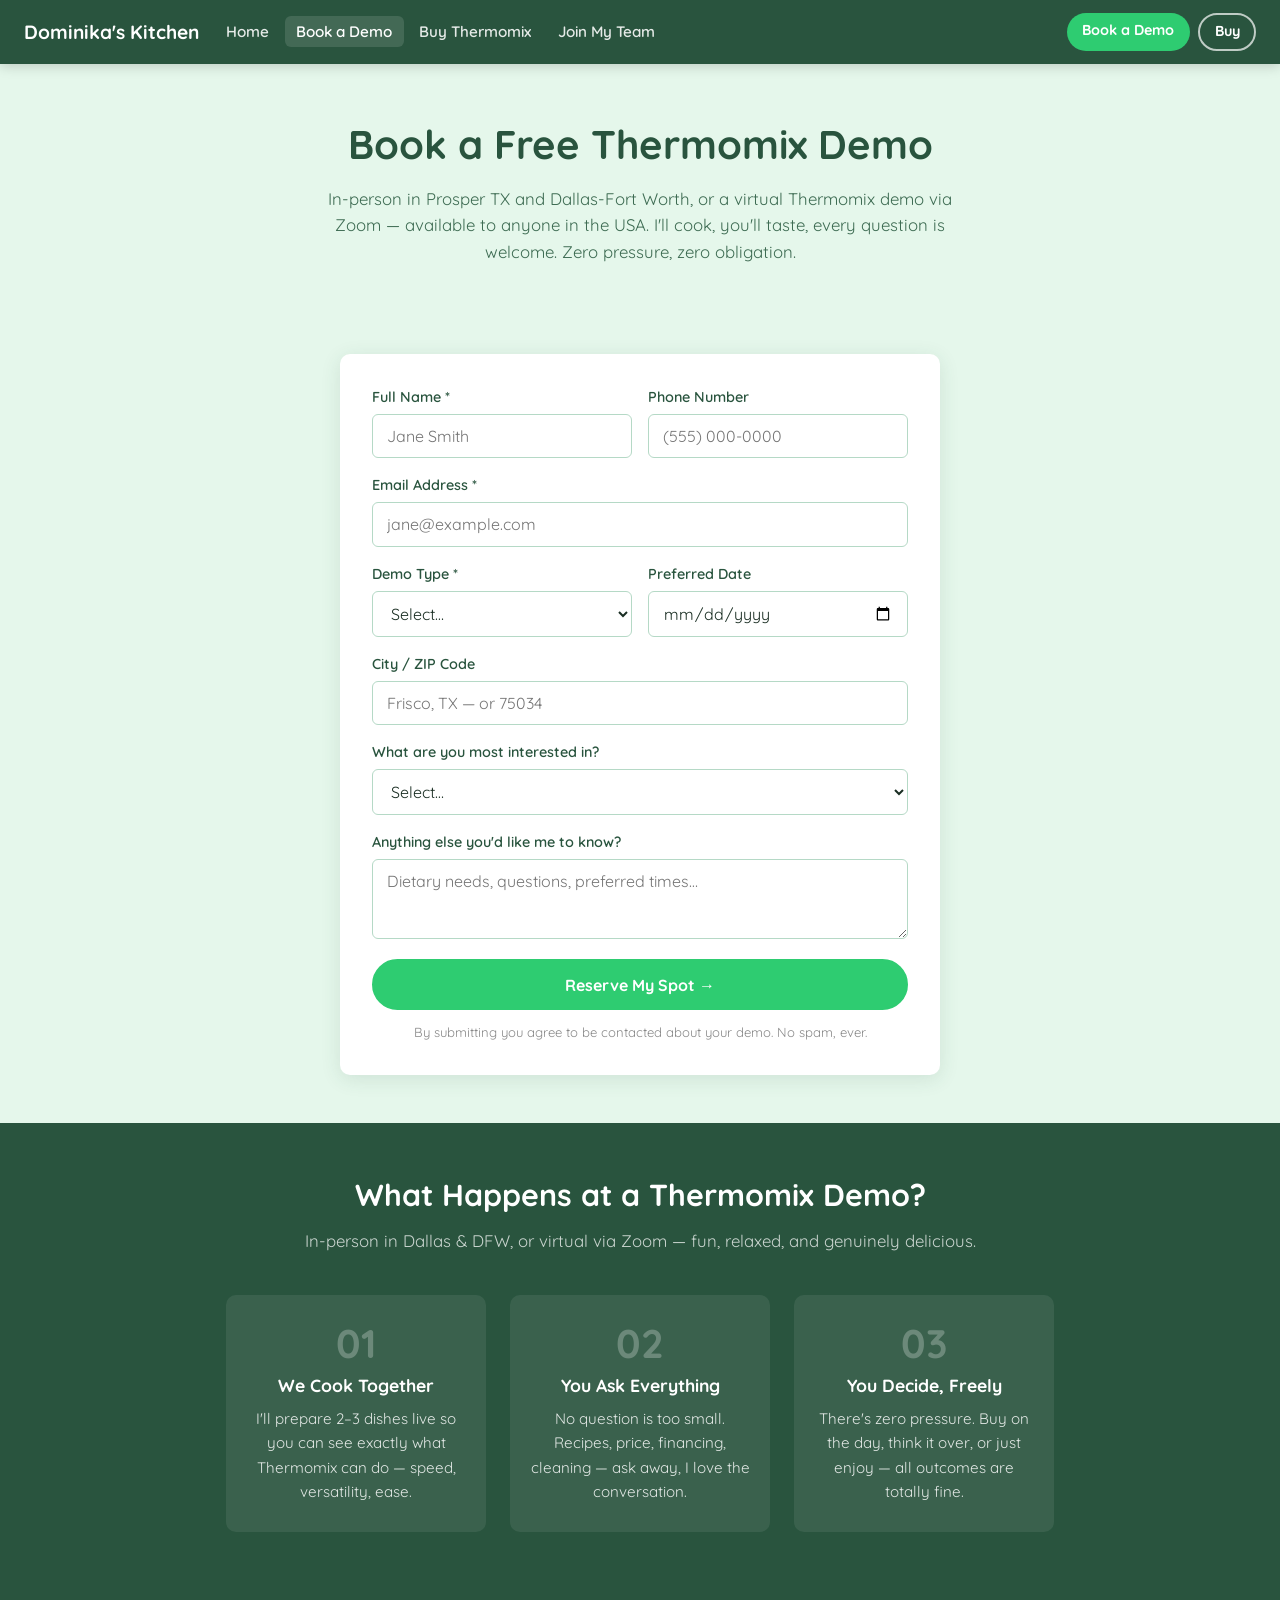
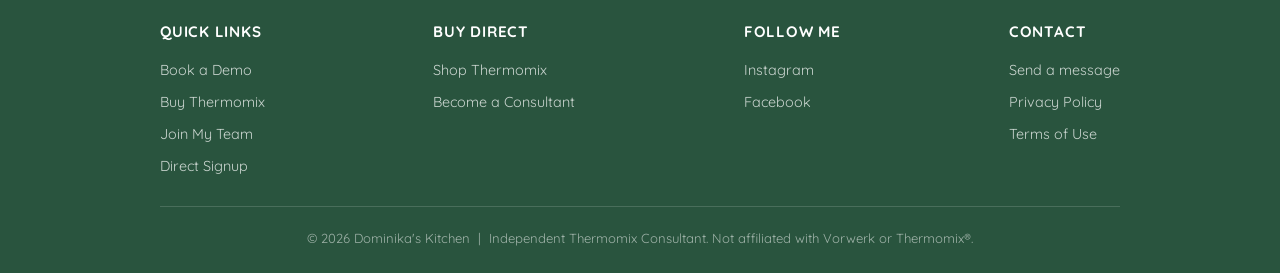
==== book-demo.html @ daf73ef2 "Connect forms to Web3Forms for email delivery Replace Formspree placeholder with Web3Forms on both b" ====
<!DOCTYPE html>
<html lang="en">
<head>
  <meta charset="UTF-8">
  <meta name="viewport" content="width=device-width, initial-scale=1">
  <title>Free Thermomix Demo | Virtual &amp; In-Person | Prosper TX, Dallas, DFW</title>
  <meta name="description" content="Book a free Thermomix demo — in-person in Prosper TX and Dallas-Fort Worth, or a virtual Thermomix demo via Zoom anywhere in the USA. No obligation. Healthy family cooking starts here.">
  <link rel="canonical" href="https://domculliton.github.io/book-demo.html">

  <!-- Open Graph -->
  <meta property="og:type" content="website">
  <meta property="og:url" content="https://domculliton.github.io/book-demo.html">
  <meta property="og:title" content="Book a Free Thermomix Demo | Prosper TX, DFW &amp; Zoom">
  <meta property="og:description" content="See the Thermomix TM7 in action — book a free in-person or Zoom demo with Dominika. Healthy cooking, family meals, no pressure.">
  <meta property="og:image" content="https://domculliton.github.io/img1.jpg">
  <meta property="og:site_name" content="Dominika's Kitchen">
  <meta property="og:locale" content="en_US">

  <!-- Twitter Card -->
  <meta name="twitter:card" content="summary_large_image">
  <meta name="twitter:title" content="Book a Free Thermomix Demo | DFW &amp; Zoom">
  <meta name="twitter:description" content="Free Thermomix TM7 cooking demo with Dominika — in Prosper TX, DFW, or via Zoom. No obligation.">
  <meta name="twitter:image" content="https://domculliton.github.io/img1.jpg">

  <!-- Structured Data -->
  <script type="application/ld+json">
  {
    "@context": "https://schema.org",
    "@type": "Service",
    "name": "Free Thermomix Cooking Demo",
    "description": "A free, no-obligation Thermomix TM7 cooking demonstration hosted by Dominika Culliton, Thermomix Team Leader in Prosper, TX. Available in-person in the Dallas-Fort Worth area or via Zoom nationwide.",
    "provider": {
      "@type": "Person",
      "name": "Dominika Culliton",
      "url": "https://domculliton.github.io/"
    },
    "areaServed": ["Prosper, TX", "Dallas, TX", "Dallas-Fort Worth", "Texas", "United States"],
    "url": "https://domculliton.github.io/book-demo.html",
    "offers": {
      "@type": "Offer",
      "price": "0",
      "priceCurrency": "USD",
      "description": "Free Thermomix cooking demonstration"
    }
  }
  </script>

  <link rel="preconnect" href="https://fonts.googleapis.com">
  <link rel="preconnect" href="https://fonts.gstatic.com" crossorigin>
  <link href="https://fonts.googleapis.com/css2?family=Quicksand:wght@400;500;600;700&display=swap" rel="stylesheet">
  <link rel="stylesheet" href="styles.css">
</head>
<body>

  <!-- ===== STICKY NAV ===== -->
  <nav class="site-nav">
    <a class="nav-logo" href="index.html">Dominika's Kitchen</a>

    <input type="checkbox" id="nav-toggle" class="nav-toggle">
    <label for="nav-toggle" class="nav-hamburger" aria-label="Toggle menu">&#9776;</label>

    <div class="nav-menu">
      <ul class="nav-links">
        <li><a href="index.html">Home</a></li>
        <li><a href="book-demo.html" class="active">Book a Demo</a></li>
        <li><a href="buy.html">Buy Thermomix</a></li>
        <li><a href="join-team.html">Join My Team</a></li>
      </ul>
      <div class="nav-cta">
        <a href="book-demo.html" class="btn-primary">Book a Demo</a>
        <a href="buy.html" class="btn-outline">Buy</a>
      </div>
    </div>
  </nav>

  <!-- ===== PAGE HERO ===== -->
  <div class="page-hero">
    <h1>Book a Free Thermomix Demo</h1>
    <p>In-person in Prosper TX and Dallas-Fort Worth, or a virtual Thermomix demo via Zoom — available to anyone in the USA. I'll cook, you'll taste, every question is welcome. Zero pressure, zero obligation.</p>
  </div>

  <!-- ===== BOOKING FORM ===== -->
  <section class="form-section">
    <div class="form-wrap">

      <!-- Thank-you state (hidden until submit) -->
      <div class="thank-you" id="thank-you">
        <div style="font-size:3rem;margin-bottom:0.5rem;">&#127859;</div>
        <h3>You're booked in!</h3>
        <p>Thanks for reaching out! I'll be in touch within 24 hours to confirm your demo details.</p>
        <p><strong>What to expect next:</strong> Check your inbox for a confirmation email. We'll nail down the exact time and, if it's in-person, the location.</p>
        <p style="margin-top:1.25rem;">In the meantime, follow along for recipes and tips:</p>
        <div style="display:flex;gap:1rem;justify-content:center;margin-top:0.75rem;flex-wrap:wrap;">
          <a href="https://www.instagram.com/dominikas_kitchen?igsh=MXEwbjd0YnpvM283cw%3D%3D&utm_source=qr" class="btn btn-green" target="_blank" rel="noopener">Instagram</a>
          <a href="https://www.facebook.com/share/1LTe2RwdQE/?mibextid=wwXIfr" class="btn btn-green-outline" target="_blank" rel="noopener">Facebook</a>
        </div>
      </div>

      <!-- Booking Form -->
      <form id="book-form"
            action="https://api.web3forms.com/submit"
            method="POST">
        <input type="hidden" name="access_key" value="f3735acd-8509-4ec0-9644-85bd108948ff">
        <input type="hidden" name="subject" value="New Thermomix Demo Booking">
        <input type="hidden" name="redirect" value="false">

        <div class="form-group">
          <div class="form-row">
            <div class="form-field">
              <label for="name">Full Name *</label>
              <input type="text" id="name" name="name" placeholder="Jane Smith" required>
            </div>
            <div class="form-field">
              <label for="phone">Phone Number</label>
              <input type="tel" id="phone" name="phone" placeholder="(555) 000-0000">
            </div>
          </div>

          <div class="form-field">
            <label for="email">Email Address *</label>
            <input type="email" id="email" name="email" placeholder="jane@example.com" required>
          </div>

          <div class="form-row">
            <div class="form-field">
              <label for="demo-type">Demo Type *</label>
              <select id="demo-type" name="demo_type" required>
                <option value="" disabled selected>Select…</option>
                <option value="zoom">Zoom (online)</option>
                <option value="inperson">In-Person (DFW area)</option>
                <option value="unsure">Not sure yet</option>
              </select>
            </div>
            <div class="form-field">
              <label for="pref-date">Preferred Date</label>
              <input type="date" id="pref-date" name="preferred_date">
            </div>
          </div>

          <div class="form-field">
            <label for="city">City / ZIP Code</label>
            <input type="text" id="city" name="city_zip" placeholder="Frisco, TX — or 75034">
          </div>

          <div class="form-field">
            <label for="interest">What are you most interested in?</label>
            <select id="interest" name="interest">
              <option value="" disabled selected>Select…</option>
              <option value="healthier_cooking">Cooking healthier meals</option>
              <option value="save_time">Saving time in the kitchen</option>
              <option value="baby_food">Baby &amp; toddler food</option>
              <option value="weight_loss">Weight management</option>
              <option value="business">Becoming a consultant</option>
              <option value="general">Just curious!</option>
            </select>
          </div>

          <div class="form-field">
            <label for="message">Anything else you'd like me to know?</label>
            <textarea id="message" name="message" placeholder="Dietary needs, questions, preferred times…"></textarea>
          </div>
        </div>

        <div class="form-submit">
          <button type="submit" class="btn btn-green" style="width:100%;padding:0.85em;">Reserve My Spot &#8594;</button>
        </div>

        <p style="font-size:0.82rem;color:#888;text-align:center;margin-top:0.75rem;">
          By submitting you agree to be contacted about your demo. No spam, ever.
        </p>
      </form>
    </div>
  </section>

  <!-- ===== WHAT TO EXPECT ===== -->
  <section class="steps-strip">
    <h2 class="section-title">What Happens at a Thermomix Demo?</h2>
    <p class="section-sub">In-person in Dallas &amp; DFW, or virtual via Zoom — fun, relaxed, and genuinely delicious.</p>
    <div class="steps-grid">
      <div class="step-card">
        <div class="step-num">01</div>
        <h3>We Cook Together</h3>
        <p>I'll prepare 2–3 dishes live so you can see exactly what Thermomix can do — speed, versatility, ease.</p>
      </div>
      <div class="step-card">
        <div class="step-num">02</div>
        <h3>You Ask Everything</h3>
        <p>No question is too small. Recipes, price, financing, cleaning — ask away, I love the conversation.</p>
      </div>
      <div class="step-card">
        <div class="step-num">03</div>
        <h3>You Decide, Freely</h3>
        <p>There's zero pressure. Buy on the day, think it over, or just enjoy — all outcomes are totally fine.</p>
      </div>
    </div>
  </section>

  <!-- ===== FOOTER ===== -->
  <footer class="site-footer">
    <div class="footer-grid">
      <div class="footer-col">
        <h4>Quick Links</h4>
        <ul>
          <li><a href="book-demo.html">Book a Demo</a></li>
          <li><a href="buy.html">Buy Thermomix</a></li>
          <li><a href="join-team.html">Join My Team</a></li>
          <li><a href="direct-signup.html">Direct Signup</a></li>
        </ul>
      </div>
      <div class="footer-col">
        <h4>Buy Direct</h4>
        <ul>
          <li><a href="https://shop.thermomix.com/consultant/104720" target="_blank" rel="noopener">Shop Thermomix</a></li>
          <li><a href="https://register.thermomix.com/104720" target="_blank" rel="noopener">Become a Consultant</a></li>
        </ul>
      </div>
      <div class="footer-col">
        <h4>Follow Me</h4>
        <ul>
          <li><a href="https://www.instagram.com/dominikas_kitchen?igsh=MXEwbjd0YnpvM283cw%3D%3D&utm_source=qr" target="_blank" rel="noopener">Instagram</a></li>
          <li><a href="https://www.facebook.com/share/1LTe2RwdQE/?mibextid=wwXIfr" target="_blank" rel="noopener">Facebook</a></li>
        </ul>
      </div>
      <div class="footer-col">
        <h4>Contact</h4>
        <ul>
          <li><a href="book-demo.html">Send a message</a></li>
          <li><a href="#">Privacy Policy</a></li>
          <li><a href="#">Terms of Use</a></li>
        </ul>
      </div>
    </div>
    <div class="footer-bottom">
      <p>&copy; 2026 Dominika's Kitchen &nbsp;|&nbsp; Independent Thermomix Consultant. Not affiliated with Vorwerk or Thermomix&reg;.</p>
    </div>
  </footer>

  <!-- ===== FORM JS (inline thank-you) ===== -->
  <script>
    const form = document.getElementById('book-form');
    const thankYou = document.getElementById('thank-you');

    form.addEventListener('submit', async function(e) {
      e.preventDefault();
      const data = new FormData(form);
      const action = form.getAttribute('action');


      try {
        const res = await fetch(action, {
          method: 'POST',
          body: data,
          headers: { 'Accept': 'application/json' }
        });
        if (res.ok) {
          showThankYou();
        } else {
          alert('Something went wrong. Please try again or contact me directly.');
        }
      } catch(err) {
        showThankYou(); // Still show thank-you if offline/test
      }
    });

    function showThankYou() {
      form.style.display = 'none';
      thankYou.style.display = 'block';
      thankYou.scrollIntoView({ behavior: 'smooth', block: 'center' });
    }
  </script>

</body>
</html>
---- styles.css ----
/* ============================================================
   Dominika's Kitchen — Shared Stylesheet
   ============================================================ */

@import url('https://fonts.googleapis.com/css2?family=Quicksand:wght@400;500;600;700&display=swap');

/* --- CSS Variables --- */
:root {
  --green-dark:   #29543e;
  --green-btn:    #2ecc71;
  --green-hover:  #27ae60;
  --green-light:  #e5f7eb;
  --white:        #fff;
  --text-dark:    #1a2e23;
  --text-mid:     #3d6b52;
  --shadow:       0 4px 20px rgba(41, 84, 62, 0.12);
  --radius:       10px;
  --nav-height:   64px;
}

/* --- Reset / Base --- */
*, *::before, *::after { box-sizing: border-box; margin: 0; padding: 0; }

html { scroll-behavior: smooth; }

body {
  font-family: 'Quicksand', Arial, sans-serif;
  background: var(--white);
  color: var(--text-dark);
  line-height: 1.6;
}

a { color: inherit; text-decoration: none; }
img { display: block; max-width: 100%; height: auto; }

/* ============================================================
   STICKY NAV
   ============================================================ */
.site-nav {
  position: sticky;
  top: 0;
  z-index: 1000;
  background: var(--green-dark);
  color: var(--white);
  height: var(--nav-height);
  display: flex;
  align-items: center;
  padding: 0 1.5rem;
  gap: 1rem;
  box-shadow: 0 2px 12px rgba(0,0,0,0.18);
}

.nav-logo {
  font-size: 1.2rem;
  font-weight: 700;
  white-space: nowrap;
  color: var(--white);
  flex-shrink: 0;
}

/* Hidden checkbox toggle */
.nav-toggle { display: none; }

/* Hamburger icon — hidden on desktop */
.nav-hamburger {
  display: none;
  cursor: pointer;
  font-size: 1.6rem;
  line-height: 1;
  color: var(--white);
  user-select: none;
  flex-shrink: 0;
}

/* nav-menu wraps links + cta, sits between logo and hamburger on desktop */
.nav-menu {
  display: flex;
  flex: 1;
  align-items: center;
  gap: 1rem;
}

/* Link list */
.nav-links {
  display: flex;
  align-items: center;
  gap: 0.25rem;
  flex: 1;
  list-style: none;
}

.nav-links a {
  padding: 0.4em 0.75em;
  border-radius: 6px;
  font-weight: 600;
  font-size: 0.95rem;
  color: rgba(255,255,255,0.88);
  transition: background 0.15s, color 0.15s;
  white-space: nowrap;
}

.nav-links a:hover,
.nav-links a.active {
  background: rgba(255,255,255,0.12);
  color: var(--white);
}

/* Right-side CTA buttons */
.nav-cta {
  display: flex;
  gap: 0.5rem;
  flex-shrink: 0;
}

.nav-cta .btn-primary {
  background: var(--green-btn);
  color: var(--white);
  padding: 0.45em 1.1em;
  border-radius: 20px;
  font-weight: 700;
  font-size: 0.9rem;
  white-space: nowrap;
  transition: background 0.2s;
}

.nav-cta .btn-primary:hover { background: var(--green-hover); }

.nav-cta .btn-outline {
  border: 2px solid rgba(255,255,255,0.7);
  color: var(--white);
  padding: 0.4em 1em;
  border-radius: 20px;
  font-weight: 700;
  font-size: 0.9rem;
  white-space: nowrap;
  transition: border-color 0.2s, background 0.2s;
}

.nav-cta .btn-outline:hover {
  border-color: var(--white);
  background: rgba(255,255,255,0.1);
}

/* --- Mobile Nav --- */
@media (max-width: 768px) {
  .site-nav {
    flex-wrap: wrap;
    height: auto;
    min-height: var(--nav-height);
    align-items: center;
    padding: 0 1rem;
    row-gap: 0;
  }

  .site-nav .nav-logo { flex: 1; line-height: var(--nav-height); }

  .nav-hamburger { display: block; line-height: var(--nav-height); }

  /* Collapse the menu div on mobile */
  .nav-menu {
    display: none;
    flex-direction: column;
    align-items: stretch;
    width: 100%;
    gap: 0;
    padding: 0.5rem 0 1rem;
  }

  /* Show menu when checkbox is checked */
  .nav-toggle:checked ~ .nav-menu { display: flex; }

  .nav-links {
    flex-direction: column;
    align-items: flex-start;
    gap: 0;
  }

  .nav-links a {
    display: block;
    padding: 0.75em 0.5em;
    border-bottom: 1px solid rgba(255,255,255,0.1);
    font-size: 1rem;
    width: 100%;
  }

  .nav-cta {
    flex-direction: column;
    gap: 0.5rem;
    margin-top: 0.75rem;
  }

  .nav-cta .btn-primary,
  .nav-cta .btn-outline {
    width: 100%;
    text-align: center;
    padding: 0.75em 1em;
    border-radius: 8px;
  }
}

/* ============================================================
   BUTTONS (standalone, not nav)
   ============================================================ */
.btn {
  display: inline-block;
  padding: 0.75em 1.75em;
  border-radius: 28px;
  font-family: inherit;
  font-size: 1rem;
  font-weight: 700;
  cursor: pointer;
  transition: background 0.2s, border-color 0.2s, color 0.2s;
  border: 2px solid transparent;
  text-align: center;
}

.btn-green {
  background: var(--green-btn);
  color: var(--white);
  border-color: var(--green-btn);
}

.btn-green:hover {
  background: var(--green-hover);
  border-color: var(--green-hover);
}

.btn-green-outline {
  background: transparent;
  color: var(--green-dark);
  border-color: var(--green-dark);
}

.btn-green-outline:hover {
  background: var(--green-dark);
  color: var(--white);
}

.btn-lg { padding: 1em 2.5em; font-size: 1.15rem; }

/* ============================================================
   PAGE WRAPPER
   ============================================================ */
.page-content {
  max-width: 960px;
  margin: 0 auto;
  padding: 2.5rem 1.5rem 4rem;
}

.section-title {
  font-size: 1.9rem;
  font-weight: 700;
  color: var(--green-dark);
  text-align: center;
  margin-bottom: 0.5rem;
}

.section-sub {
  text-align: center;
  color: var(--text-mid);
  font-size: 1.05rem;
  margin-bottom: 2.5rem;
}

/* ============================================================
   HERO (Home)
   ============================================================ */
.hero {
  background: var(--green-light);
  padding: 4rem 1.5rem 3.5rem;
  text-align: center;
}

.hero h1 {
  font-size: clamp(2rem, 5vw, 3rem);
  font-weight: 700;
  color: var(--green-dark);
  margin-bottom: 0.5rem;
  line-height: 1.2;
}

.hero-sub {
  font-size: 1.2rem;
  color: var(--text-mid);
  margin-bottom: 2rem;
  max-width: 600px;
  margin-left: auto;
  margin-right: auto;
}

.hero-img-round {
  width: 180px;
  height: 180px;
  border-radius: 50%;
  object-fit: cover;
  border: 5px solid var(--green-dark);
  margin: 0 auto 1.75rem;
  box-shadow: var(--shadow);
}

.hero-btns {
  display: flex;
  flex-wrap: wrap;
  gap: 0.75rem;
  justify-content: center;
  margin-bottom: 1.25rem;
}

.hero-secondary {
  display: flex;
  flex-wrap: wrap;
  gap: 1.5rem;
  justify-content: center;
  font-size: 0.95rem;
  color: var(--text-mid);
}

.hero-secondary a {
  color: var(--green-dark);
  font-weight: 600;
  text-decoration: underline;
  text-underline-offset: 3px;
}

/* ============================================================
   HOW IT WORKS STRIP
   ============================================================ */
.steps-strip {
  background: var(--green-dark);
  color: var(--white);
  padding: 3rem 1.5rem;
  text-align: center;
}

.steps-strip .section-title { color: var(--white); }
.steps-strip .section-sub   { color: rgba(255,255,255,0.75); }

.steps-grid {
  display: flex;
  gap: 1.5rem;
  justify-content: center;
  flex-wrap: wrap;
  max-width: 860px;
  margin: 0 auto;
}

.step-card {
  flex: 1 1 220px;
  max-width: 260px;
  background: rgba(255,255,255,0.08);
  border-radius: var(--radius);
  padding: 1.75rem 1.25rem;
  position: relative;
}

.step-num {
  font-size: 2.5rem;
  font-weight: 700;
  opacity: 0.25;
  line-height: 1;
  margin-bottom: 0.5rem;
}

.step-card h3 {
  font-size: 1.1rem;
  font-weight: 700;
  margin-bottom: 0.5rem;
}

.step-card p { font-size: 0.95rem; opacity: 0.85; }

/* ============================================================
   BENEFITS STRIP
   ============================================================ */
.benefits-strip {
  background: var(--white);
  padding: 3.5rem 1.5rem;
  text-align: center;
}

.benefits-grid {
  display: flex;
  gap: 1.25rem;
  justify-content: center;
  flex-wrap: wrap;
  max-width: 960px;
  margin: 0 auto;
}

.benefit-tile {
  flex: 1 1 180px;
  max-width: 210px;
  background: var(--green-light);
  border-radius: var(--radius);
  padding: 1.75rem 1rem;
  display: flex;
  flex-direction: column;
  align-items: center;
  gap: 0.75rem;
}

.benefit-icon { font-size: 2.4rem; }

.benefit-tile h3 {
  font-size: 1rem;
  font-weight: 700;
  color: var(--green-dark);
}

.benefit-tile p {
  font-size: 0.9rem;
  color: var(--text-mid);
}

/* ============================================================
   TESTIMONIALS
   ============================================================ */
.testimonials-strip {
  background: var(--green-light);
  padding: 3.5rem 1.5rem;
  text-align: center;
}

.testimonials-grid {
  display: flex;
  gap: 1.25rem;
  justify-content: center;
  flex-wrap: wrap;
  max-width: 960px;
  margin: 0 auto;
}

.testimonial-card {
  flex: 1 1 240px;
  max-width: 300px;
  background: var(--white);
  border-radius: var(--radius);
  padding: 1.5rem 1.25rem;
  box-shadow: var(--shadow);
  text-align: left;
}

.testimonial-stars { color: #f39c12; font-size: 1.1rem; margin-bottom: 0.5rem; }

.testimonial-card blockquote {
  font-size: 0.95rem;
  color: var(--text-dark);
  margin-bottom: 1rem;
  font-style: italic;
}

.testimonial-author {
  font-weight: 700;
  font-size: 0.9rem;
  color: var(--green-dark);
}

/* ============================================================
   FAQ ACCORDION
   ============================================================ */
.faq-strip {
  background: var(--white);
  padding: 3.5rem 1.5rem;
}

.faq-wrap {
  max-width: 720px;
  margin: 0 auto;
}

.faq-item {
  border-bottom: 1px solid #ddeee6;
  margin-bottom: 0.25rem;
}

.faq-item summary {
  cursor: pointer;
  list-style: none;
  display: flex;
  justify-content: space-between;
  align-items: center;
  padding: 1rem 0.25rem;
  font-weight: 700;
  font-size: 1rem;
  color: var(--green-dark);
  user-select: none;
}

.faq-item summary::-webkit-details-marker { display: none; }

.faq-item summary::after {
  content: '+';
  font-size: 1.4rem;
  font-weight: 400;
  line-height: 1;
  transition: transform 0.2s;
}

.faq-item[open] summary::after {
  transform: rotate(45deg);
}

.faq-answer {
  padding: 0 0.25rem 1rem;
  color: var(--text-mid);
  font-size: 0.97rem;
}

/* ============================================================
   FORM
   ============================================================ */
.form-section {
  background: var(--green-light);
  padding: 3rem 1.5rem;
}

.form-wrap {
  max-width: 600px;
  margin: 0 auto;
  background: var(--white);
  border-radius: var(--radius);
  padding: 2rem 2rem;
  box-shadow: var(--shadow);
}

.form-group {
  display: flex;
  flex-direction: column;
  gap: 1rem;
  margin-bottom: 1rem;
}

.form-row {
  display: flex;
  gap: 1rem;
  flex-wrap: wrap;
}

.form-row .form-field { flex: 1 1 180px; }

.form-field {
  display: flex;
  flex-direction: column;
  gap: 0.3rem;
}

.form-field label {
  font-size: 0.9rem;
  font-weight: 600;
  color: var(--green-dark);
}

.form-field input,
.form-field select,
.form-field textarea {
  padding: 0.7em 0.9em;
  border: 1.5px solid #b5d9c6;
  border-radius: 6px;
  font-family: inherit;
  font-size: 1rem;
  color: var(--text-dark);
  background: #fff;
  transition: border-color 0.2s;
}

.form-field input:focus,
.form-field select:focus,
.form-field textarea:focus {
  outline: none;
  border-color: var(--green-dark);
}

.form-field textarea { resize: vertical; min-height: 80px; }

.form-submit { margin-top: 1.25rem; }

/* Thank-you message */
.thank-you {
  display: none;
  text-align: center;
  padding: 2rem;
  color: var(--green-dark);
}

.thank-you h3 { font-size: 1.5rem; margin-bottom: 0.75rem; }
.thank-you p  { color: var(--text-mid); margin-bottom: 1.25rem; }

/* ============================================================
   PAGE INTRO (inner pages)
   ============================================================ */
.page-hero {
  background: var(--green-light);
  padding: 3rem 1.5rem 2.5rem;
  text-align: center;
}

.page-hero h1 {
  font-size: clamp(1.7rem, 4vw, 2.5rem);
  font-weight: 700;
  color: var(--green-dark);
  margin-bottom: 0.6rem;
}

.page-hero p {
  color: var(--text-mid);
  max-width: 640px;
  margin: 0 auto;
  font-size: 1.05rem;
}

/* ============================================================
   BUY PAGE
   ============================================================ */
.buy-block {
  text-align: center;
  padding: 3rem 1.5rem;
  max-width: 640px;
  margin: 0 auto;
}

.buy-block p {
  color: var(--text-mid);
  font-size: 1.05rem;
  margin-bottom: 2rem;
}

.trust-badge {
  display: inline-flex;
  align-items: center;
  gap: 0.5rem;
  background: var(--green-light);
  color: var(--green-dark);
  border-radius: 8px;
  padding: 0.65em 1.25em;
  font-weight: 600;
  font-size: 0.95rem;
  margin-top: 1.25rem;
}

.financing-note {
  background: #f8fdf9;
  border-left: 3px solid var(--green-btn);
  border-radius: 0 var(--radius) var(--radius) 0;
  padding: 1rem 1.25rem;
  color: var(--text-mid);
  font-size: 0.97rem;
  text-align: left;
  margin-top: 2rem;
}

/* ============================================================
   JOIN TEAM PAGE
   ============================================================ */
.two-col {
  display: flex;
  gap: 2.5rem;
  flex-wrap: wrap;
  max-width: 880px;
  margin: 0 auto 2.5rem;
  padding: 0 1.5rem;
}

.two-col-text { flex: 1 1 280px; color: var(--text-mid); font-size: 1rem; }
.two-col-text h2 { color: var(--green-dark); font-size: 1.5rem; margin-bottom: 0.75rem; }
.two-col-text ul { padding-left: 1.25rem; display: flex; flex-direction: column; gap: 0.4rem; }

.join-steps-strip {
  background: var(--green-dark);
  color: var(--white);
  padding: 3rem 1.5rem;
  text-align: center;
}

.join-steps-strip .section-title { color: var(--white); }
.join-steps-strip .section-sub   { color: rgba(255,255,255,0.75); }

.join-cta-strip {
  background: var(--green-light);
  padding: 3rem 1.5rem;
  text-align: center;
}

.join-cta-strip h2 {
  font-size: 1.6rem;
  font-weight: 700;
  color: var(--green-dark);
  margin-bottom: 0.5rem;
}

.join-cta-strip p {
  color: var(--text-mid);
  margin-bottom: 1.75rem;
}

.join-cta-btns {
  display: flex;
  flex-wrap: wrap;
  gap: 1rem;
  justify-content: center;
}

/* ============================================================
   DIRECT SIGNUP PAGE
   ============================================================ */
.direct-block {
  text-align: center;
  max-width: 560px;
  margin: 4rem auto;
  padding: 0 1.5rem;
}

.direct-block h1 {
  font-size: 2rem;
  font-weight: 700;
  color: var(--green-dark);
  margin-bottom: 1rem;
}

.direct-block p {
  color: var(--text-mid);
  font-size: 1.05rem;
  margin-bottom: 2rem;
}

.trust-note {
  margin-top: 1.25rem;
  font-size: 0.9rem;
  color: var(--text-mid);
}

/* ============================================================
   FOOTER
   ============================================================ */
.site-footer {
  background: var(--green-dark);
  color: rgba(255,255,255,0.85);
  padding: 2.5rem 1.5rem 1.5rem;
  margin-top: 0;
}

.footer-grid {
  display: flex;
  flex-wrap: wrap;
  gap: 2rem;
  max-width: 960px;
  margin: 0 auto 1.75rem;
  justify-content: space-between;
}

.footer-col h4 {
  color: var(--white);
  font-size: 0.95rem;
  font-weight: 700;
  margin-bottom: 0.75rem;
  text-transform: uppercase;
  letter-spacing: 0.05em;
}

.footer-col ul {
  list-style: none;
  display: flex;
  flex-direction: column;
  gap: 0.4rem;
}

.footer-col a {
  color: rgba(255,255,255,0.75);
  font-size: 0.9rem;
  transition: color 0.15s;
}

.footer-col a:hover { color: var(--white); }

.footer-bottom {
  border-top: 1px solid rgba(255,255,255,0.15);
  padding-top: 1.25rem;
  text-align: center;
  font-size: 0.82rem;
  color: rgba(255,255,255,0.55);
  max-width: 960px;
  margin: 0 auto;
  line-height: 1.7;
}

/* ============================================================
   STORY STRIP (Home page)
   ============================================================ */
.story-strip {
  background: var(--white);
  padding: 3.5rem 1.5rem;
}

.story-wrap {
  max-width: 760px;
  margin: 0 auto;
}

.story-body {
  color: var(--text-mid);
  font-size: 1.03rem;
  line-height: 1.8;
}

.story-body p { margin-bottom: 1rem; }
.story-body p:last-child { margin-bottom: 0; }

.story-body blockquote {
  border-left: 3px solid var(--green-btn);
  padding-left: 1rem;
  margin: 1.25rem 0;
  font-style: italic;
  color: var(--text-dark);
}

/* ============================================================
   PROMISE STRIP (Home page)
   ============================================================ */
.promise-strip {
  background: var(--green-dark);
  color: var(--white);
  padding: 2.75rem 1.5rem;
  text-align: center;
}

.promise-strip h2 {
  font-size: 1.6rem;
  font-weight: 700;
  margin-bottom: 0.75rem;
}

.promise-strip p {
  max-width: 600px;
  margin: 0 auto 0.4rem;
  font-size: 1.03rem;
  opacity: 0.9;
  line-height: 1.7;
}

/* ============================================================
   BUY — WHY BUY WITH ME (personal two-col layout)
   ============================================================ */
.why-buy-section {
  background: var(--green-light);
  padding: 3.5rem 1.5rem;
}

.why-buy-wrap {
  max-width: 860px;
  margin: 0 auto;
  display: flex;
  gap: 3rem;
  flex-wrap: wrap;
  align-items: flex-start;
}

.why-buy-col { flex: 1 1 280px; }

.why-buy-col h3 {
  font-size: 1.15rem;
  font-weight: 700;
  color: var(--green-dark);
  margin-bottom: 0.75rem;
}

.why-buy-col p {
  color: var(--text-mid);
  font-size: 0.97rem;
  line-height: 1.7;
  margin-bottom: 0.75rem;
}

.why-buy-col ul {
  padding-left: 1.25rem;
  color: var(--text-mid);
  font-size: 0.97rem;
  display: flex;
  flex-direction: column;
  gap: 0.35rem;
}

/* ============================================================
   UTILITY
   ============================================================ */
.text-center { text-align: center; }
.mt-1 { margin-top: 1rem; }
.mt-2 { margin-top: 2rem; }
.mb-2 { margin-bottom: 2rem; }
.spacer { height: 2rem; }
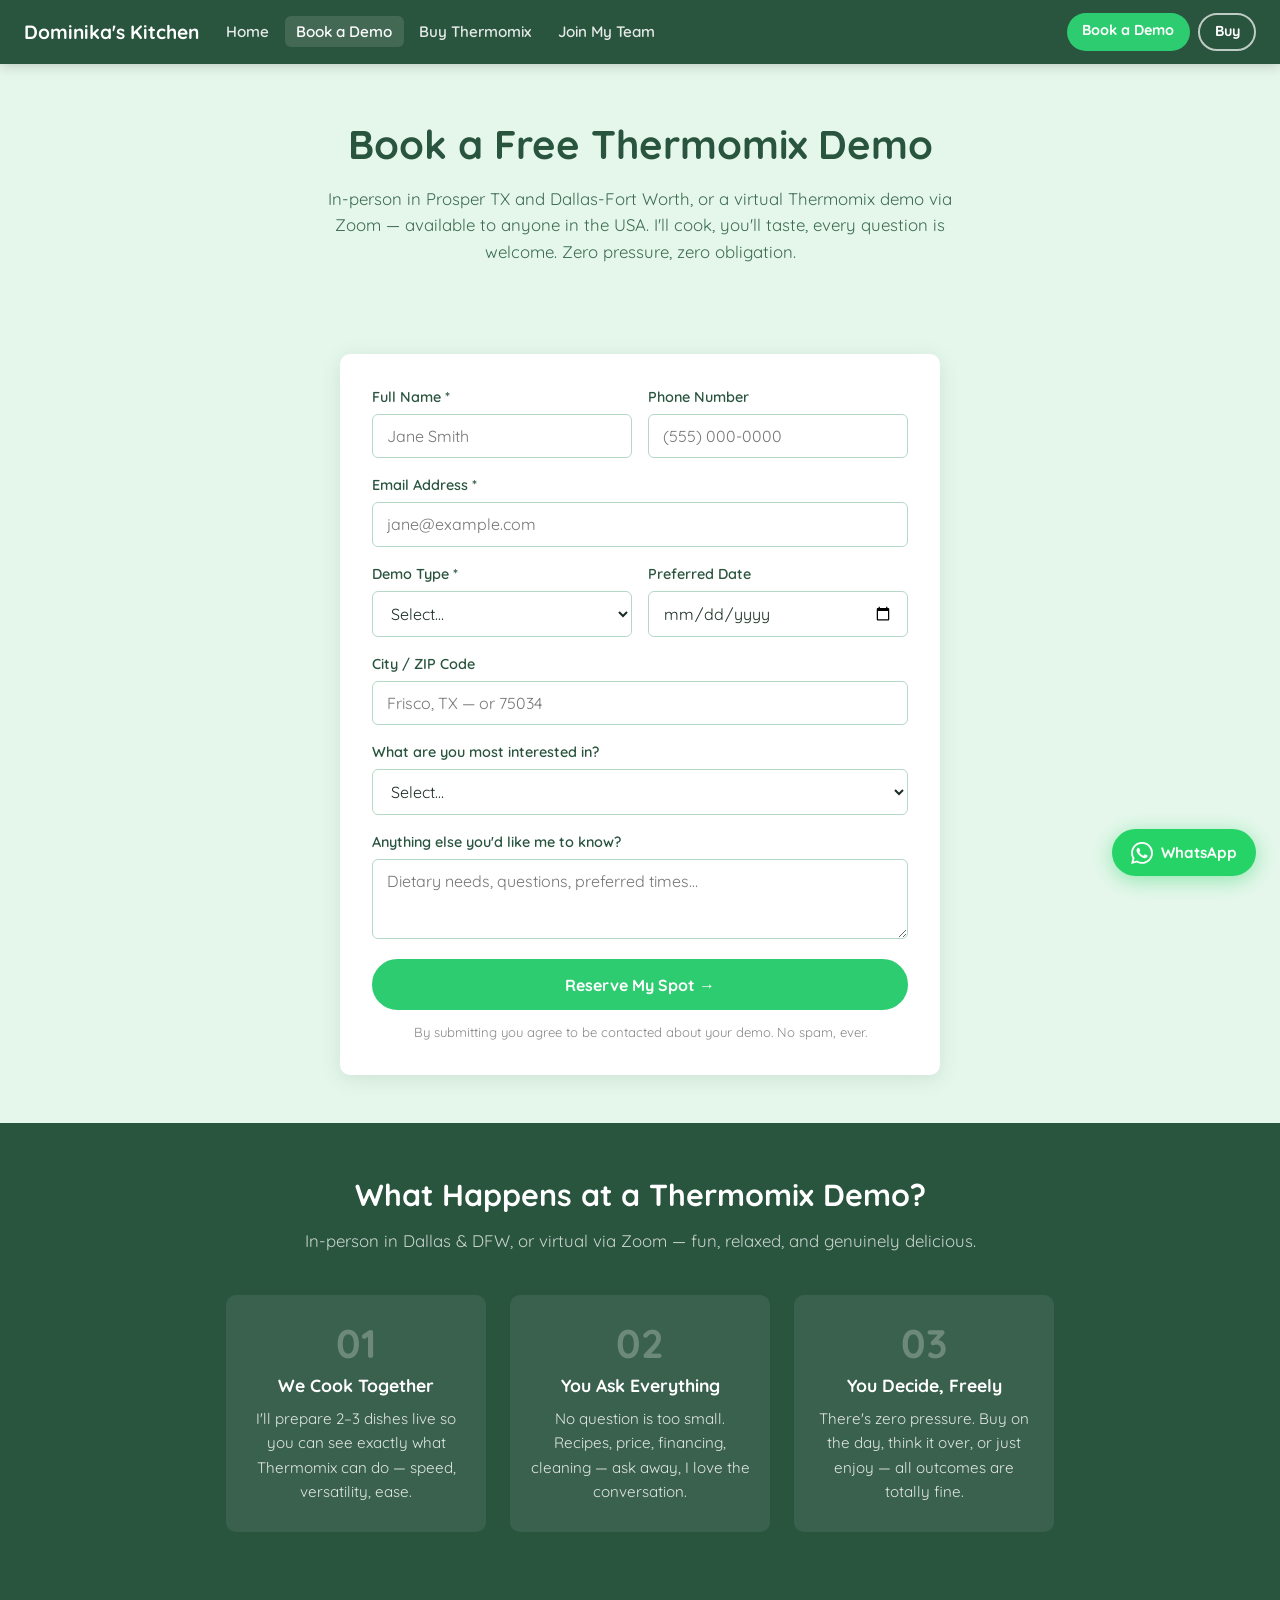
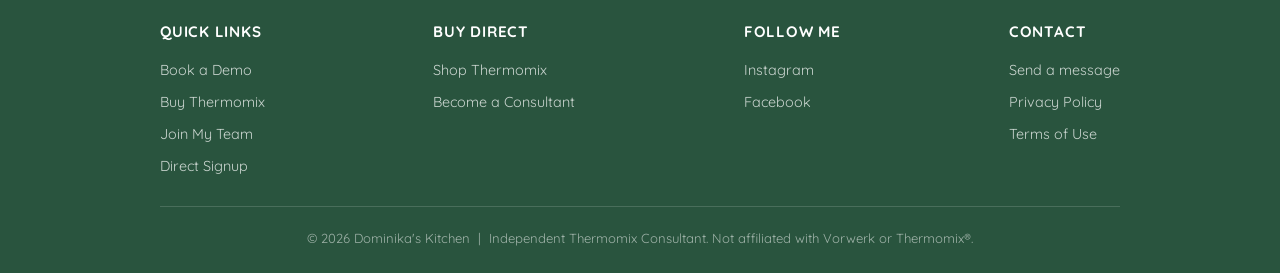
==== commit cb46700e: "Add floating WhatsApp button to all pages Fixed bottom-right button on every page linking to wa.me/1" ====
--- a/book-demo.html
+++ b/book-demo.html
@@ -85,10 +85,10 @@
 
       <!-- Thank-you state (hidden until submit) -->
       <div class="thank-you" id="thank-you">
-        <div style="font-size:3rem;margin-bottom:0.5rem;">&#127859;</div>
-        <h3>You're booked in!</h3>
-        <p>Thanks for reaching out! I'll be in touch within 24 hours to confirm your demo details.</p>
-        <p><strong>What to expect next:</strong> Check your inbox for a confirmation email. We'll nail down the exact time and, if it's in-person, the location.</p>
+        <div style="font-size:3rem;margin-bottom:0.5rem;">&#9989;</div>
+        <h3>Request submitted!</h3>
+        <p>Thank you for your interest! Dominika will review your request and get back to you shortly — usually within 24 hours.</p>
+        <p><strong>What to expect next:</strong> Dominika will reach out to confirm the date, time, and format that works best for you.</p>
         <p style="margin-top:1.25rem;">In the meantime, follow along for recipes and tips:</p>
         <div style="display:flex;gap:1rem;justify-content:center;margin-top:0.75rem;flex-wrap:wrap;">
           <a href="https://www.instagram.com/dominikas_kitchen?igsh=MXEwbjd0YnpvM283cw%3D%3D&utm_source=qr" class="btn btn-green" target="_blank" rel="noopener">Instagram</a>
@@ -146,12 +146,16 @@
             <label for="interest">What are you most interested in?</label>
             <select id="interest" name="interest">
               <option value="" disabled selected>Select…</option>
-              <option value="healthier_cooking">Cooking healthier meals</option>
-              <option value="save_time">Saving time in the kitchen</option>
+              <option value="save_time">Save time in the kitchen</option>
+              <option value="save_money">Save money on food &amp; appliances</option>
+              <option value="cook_healthier">Cook healthier meals for my family</option>
+              <option value="weight_loss">Weight management &amp; diet goals</option>
               <option value="baby_food">Baby &amp; toddler food</option>
-              <option value="weight_loss">Weight management</option>
-              <option value="business">Becoming a consultant</option>
-              <option value="general">Just curious!</option>
+              <option value="meal_prep">Meal prep &amp; batch cooking</option>
+              <option value="variety">Cook more variety &amp; new recipes</option>
+              <option value="less_stress">Less stress around dinner time</option>
+              <option value="business">Explore the consultant opportunity</option>
+              <option value="general">Just curious about Thermomix!</option>
             </select>
           </div>
 
@@ -269,5 +273,9 @@
     }
   </script>
 
+  <a href="https://wa.me/19452746679" class="whatsapp-float" target="_blank" rel="noopener" aria-label="Chat with Dominika on WhatsApp">
+    <svg xmlns="http://www.w3.org/2000/svg" width="22" height="22" viewBox="0 0 24 24" fill="white"><path d="M17.472 14.382c-.297-.149-1.758-.867-2.03-.967-.273-.099-.471-.148-.67.15-.197.297-.767.966-.94 1.164-.173.199-.347.223-.644.075-.297-.15-1.255-.463-2.39-1.475-.883-.788-1.48-1.761-1.653-2.059-.173-.297-.018-.458.13-.606.134-.133.298-.347.446-.52.149-.174.198-.298.298-.497.099-.198.05-.371-.025-.52-.075-.149-.669-1.612-.916-2.207-.242-.579-.487-.5-.669-.51-.173-.008-.371-.01-.57-.01-.198 0-.52.074-.792.372-.272.297-1.04 1.016-1.04 2.479 0 1.462 1.065 2.875 1.213 3.074.149.198 2.096 3.2 5.077 4.487.709.306 1.262.489 1.694.625.712.227 1.36.195 1.871.118.571-.085 1.758-.719 2.006-1.413.248-.694.248-1.289.173-1.413-.074-.124-.272-.198-.57-.347m-5.421 7.403h-.004a9.87 9.87 0 01-5.031-1.378l-.361-.214-3.741.982.998-3.648-.235-.374a9.86 9.86 0 01-1.51-5.26c.001-5.45 4.436-9.884 9.888-9.884 2.64 0 5.122 1.03 6.988 2.898a9.825 9.825 0 012.893 6.994c-.003 5.45-4.437 9.884-9.885 9.884m8.413-18.297A11.815 11.815 0 0012.05 0C5.495 0 .16 5.335.157 11.892c0 2.096.547 4.142 1.588 5.945L.057 24l6.305-1.654a11.882 11.882 0 005.683 1.448h.005c6.554 0 11.89-5.335 11.893-11.893a11.821 11.821 0 00-3.48-8.413z"/></svg>
+    <span>WhatsApp</span>
+  </a>
 </body>
 </html>
--- a/styles.css
+++ b/styles.css
@@ -879,6 +879,148 @@
 }
 
 /* ============================================================
+   VIDEO SECTION
+   ============================================================ */
+.video-strip {
+  background: var(--white);
+  padding: 3.5rem 1.5rem;
+  text-align: center;
+}
+
+.video-wrap {
+  max-width: 480px;
+  margin: 0 auto;
+}
+
+.video-player {
+  width: 100%;
+  border-radius: var(--radius);
+  box-shadow: 0 8px 40px rgba(41, 84, 62, 0.18);
+  display: block;
+  background: #000;
+}
+
+/* ============================================================
+   TM7 PRODUCT SECTION
+   ============================================================ */
+.tm7-section {
+  background: #0d1a13;
+  padding: 4rem 1.5rem;
+  display: flex;
+  align-items: center;
+  gap: 3rem;
+  flex-wrap: wrap;
+  justify-content: center;
+}
+
+.tm7-image {
+  flex: 1 1 300px;
+  max-width: 480px;
+}
+
+.tm7-image img {
+  width: 100%;
+  border-radius: var(--radius);
+}
+
+.tm7-text {
+  flex: 1 1 280px;
+  max-width: 420px;
+  color: var(--white);
+}
+
+.tm7-text h2 {
+  font-size: clamp(1.6rem, 3vw, 2.2rem);
+  font-weight: 700;
+  margin-bottom: 1rem;
+  line-height: 1.2;
+}
+
+.tm7-text h2 span {
+  color: #2ecc71;
+}
+
+.tm7-text p {
+  color: rgba(255,255,255,0.75);
+  font-size: 1rem;
+  line-height: 1.7;
+  margin-bottom: 1.25rem;
+}
+
+.tm7-text ul {
+  list-style: none;
+  padding: 0;
+  margin-bottom: 1.75rem;
+  display: flex;
+  flex-direction: column;
+  gap: 0.5rem;
+}
+
+.tm7-text ul li {
+  color: rgba(255,255,255,0.85);
+  font-size: 0.97rem;
+  display: flex;
+  align-items: center;
+  gap: 0.5rem;
+}
+
+.tm7-text ul li::before {
+  content: '✓';
+  color: #2ecc71;
+  font-weight: 700;
+  flex-shrink: 0;
+}
+
+/* ============================================================
+   HERO — small refinements
+   ============================================================ */
+@media (min-width: 769px) {
+  .hero-img-round {
+    width: 200px;
+    height: 200px;
+  }
+}
+
+/* ============================================================
+   WHATSAPP FLOATING BUTTON
+   ============================================================ */
+.whatsapp-float {
+  position: fixed;
+  bottom: 1.5rem;
+  right: 1.5rem;
+  z-index: 1100;
+  background: #25D366;
+  color: #fff;
+  border-radius: 50px;
+  padding: 0.7rem 1.2rem;
+  display: flex;
+  align-items: center;
+  gap: 0.5rem;
+  font-family: inherit;
+  font-weight: 700;
+  font-size: 0.95rem;
+  text-decoration: none;
+  box-shadow: 0 4px 20px rgba(37, 211, 102, 0.45);
+  transition: transform 0.2s, box-shadow 0.2s;
+  white-space: nowrap;
+}
+
+.whatsapp-float:hover {
+  transform: translateY(-3px);
+  box-shadow: 0 8px 28px rgba(37, 211, 102, 0.55);
+  color: #fff;
+}
+
+.whatsapp-float svg {
+  flex-shrink: 0;
+}
+
+@media (max-width: 480px) {
+  .whatsapp-float span { display: none; }
+  .whatsapp-float { padding: 0.85rem; border-radius: 50%; }
+}
+
+/* ============================================================
    UTILITY
    ============================================================ */
 .text-center { text-align: center; }
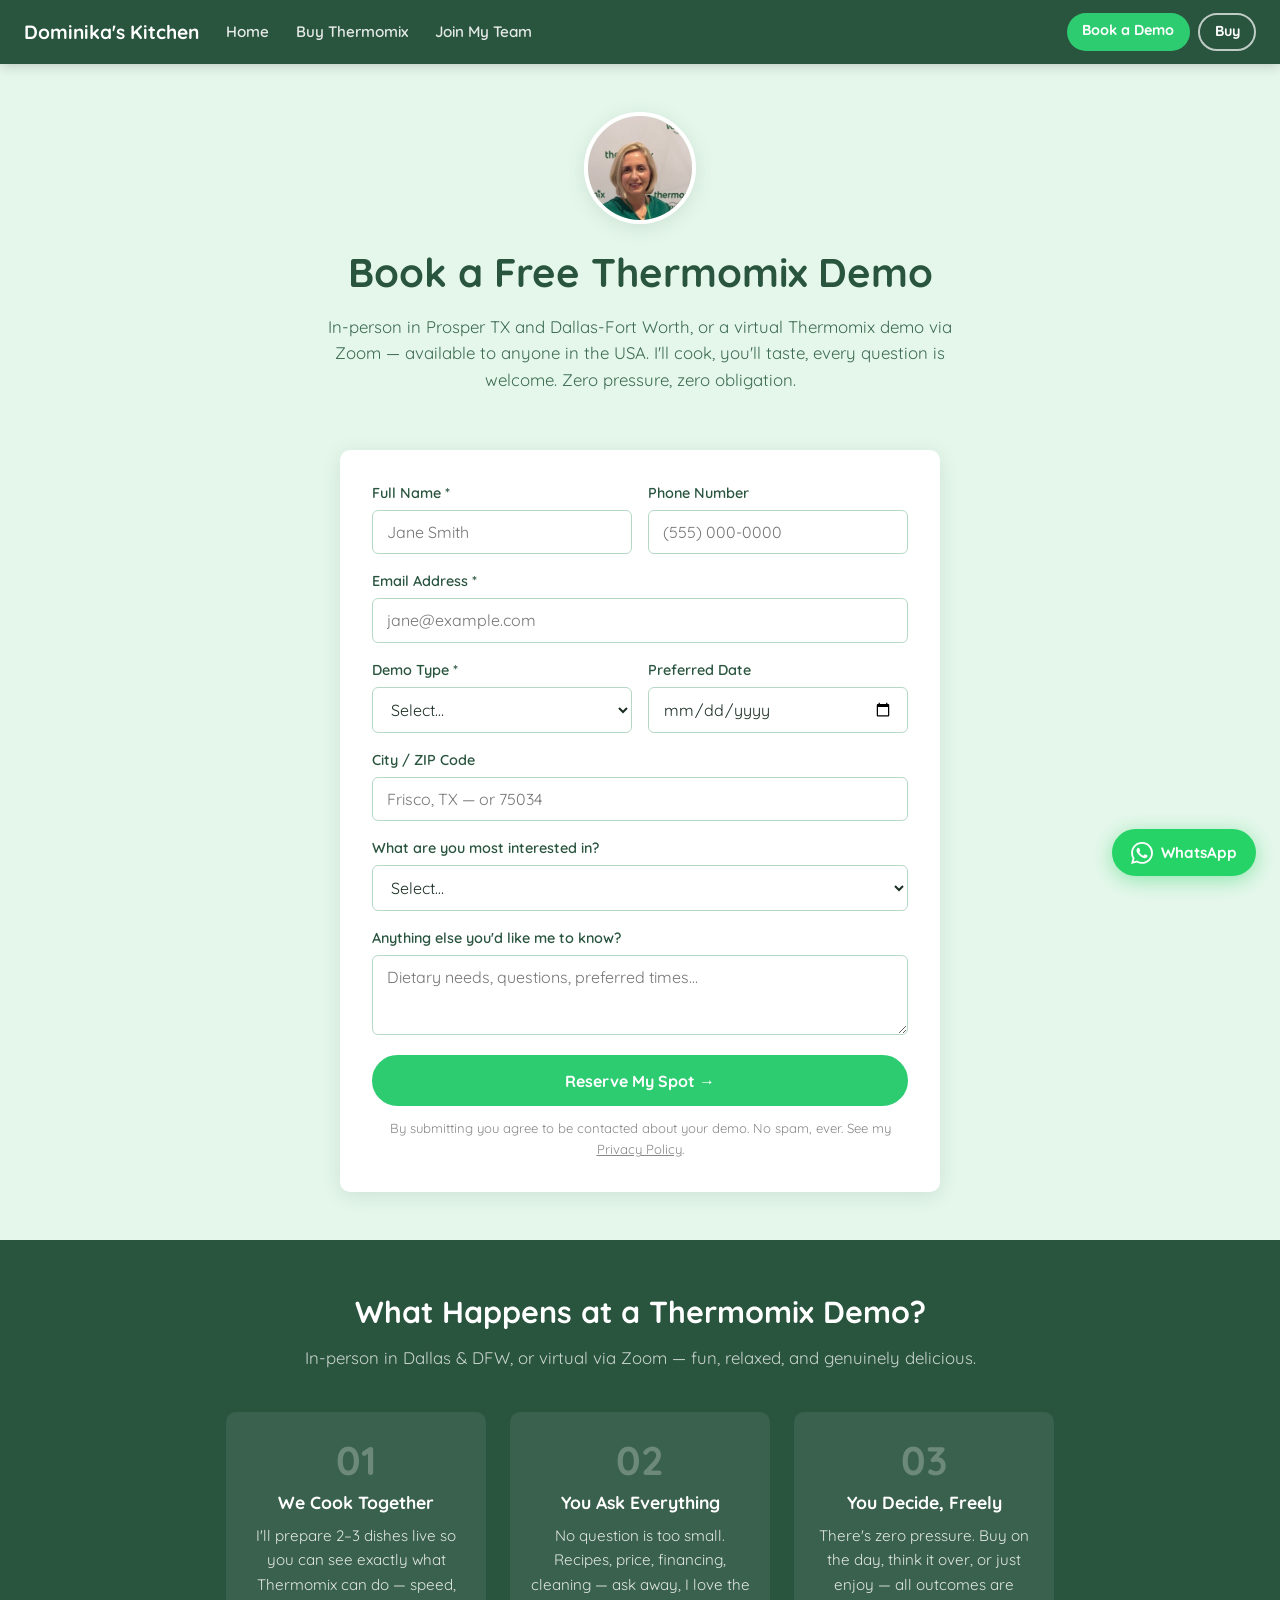
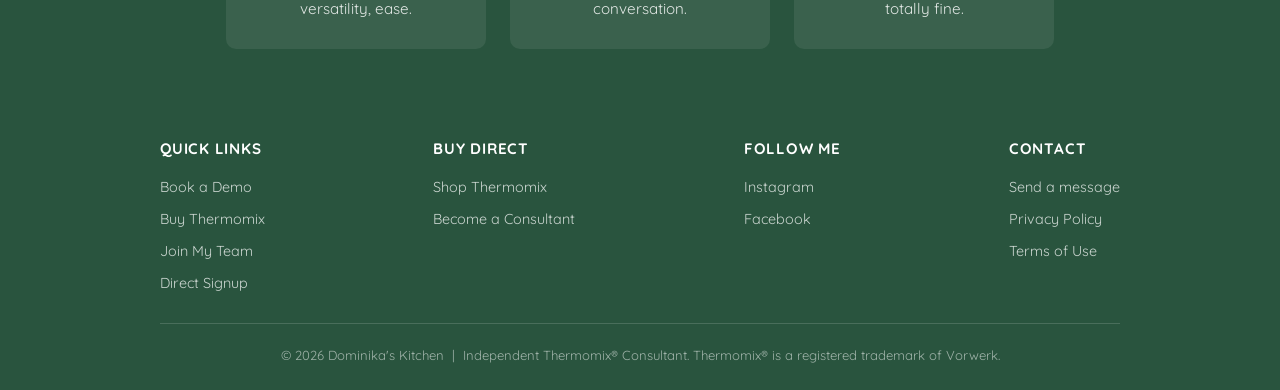
==== commit 48a166b3: "Refresh look and feel; add Privacy Policy and Terms of Use - Home: split hero with large photo, vide" ====
--- a/book-demo.html
+++ b/book-demo.html
@@ -5,14 +5,14 @@
   <meta name="viewport" content="width=device-width, initial-scale=1">
   <title>Free Thermomix Demo | Virtual &amp; In-Person | Prosper TX, Dallas, DFW</title>
   <meta name="description" content="Book a free Thermomix demo — in-person in Prosper TX and Dallas-Fort Worth, or a virtual Thermomix demo via Zoom anywhere in the USA. No obligation. Healthy family cooking starts here.">
-  <link rel="canonical" href="https://domculliton.github.io/book-demo.html">
+  <link rel="canonical" href="https://dominikas-kitchen.com/book-demo.html">
 
   <!-- Open Graph -->
   <meta property="og:type" content="website">
-  <meta property="og:url" content="https://domculliton.github.io/book-demo.html">
+  <meta property="og:url" content="https://dominikas-kitchen.com/book-demo.html">
   <meta property="og:title" content="Book a Free Thermomix Demo | Prosper TX, DFW &amp; Zoom">
   <meta property="og:description" content="See the Thermomix TM7 in action — book a free in-person or Zoom demo with Dominika. Healthy cooking, family meals, no pressure.">
-  <meta property="og:image" content="https://domculliton.github.io/img1.jpg">
+  <meta property="og:image" content="https://dominikas-kitchen.com/img1.jpg">
   <meta property="og:site_name" content="Dominika's Kitchen">
   <meta property="og:locale" content="en_US">
 
@@ -20,7 +20,7 @@
   <meta name="twitter:card" content="summary_large_image">
   <meta name="twitter:title" content="Book a Free Thermomix Demo | DFW &amp; Zoom">
   <meta name="twitter:description" content="Free Thermomix TM7 cooking demo with Dominika — in Prosper TX, DFW, or via Zoom. No obligation.">
-  <meta name="twitter:image" content="https://domculliton.github.io/img1.jpg">
+  <meta name="twitter:image" content="https://dominikas-kitchen.com/img1.jpg">
 
   <!-- Structured Data -->
   <script type="application/ld+json">
@@ -32,10 +32,10 @@
     "provider": {
       "@type": "Person",
       "name": "Dominika Culliton",
-      "url": "https://domculliton.github.io/"
+      "url": "https://dominikas-kitchen.com/"
     },
     "areaServed": ["Prosper, TX", "Dallas, TX", "Dallas-Fort Worth", "Texas", "United States"],
-    "url": "https://domculliton.github.io/book-demo.html",
+    "url": "https://dominikas-kitchen.com/book-demo.html",
     "offers": {
       "@type": "Offer",
       "price": "0",
@@ -49,6 +49,15 @@
   <link rel="preconnect" href="https://fonts.gstatic.com" crossorigin>
   <link href="https://fonts.googleapis.com/css2?family=Quicksand:wght@400;500;600;700&display=swap" rel="stylesheet">
   <link rel="stylesheet" href="styles.css">
+
+  <!-- Google tag (gtag.js) -->
+  <script async src="https://www.googletagmanager.com/gtag/js?id=G-20V0VRV7GB"></script>
+  <script>
+    window.dataLayer = window.dataLayer || [];
+    function gtag(){dataLayer.push(arguments);}
+    gtag('js', new Date());
+    gtag('config', 'G-20V0VRV7GB');
+  </script>
 </head>
 <body>
 
@@ -62,12 +71,11 @@
     <div class="nav-menu">
       <ul class="nav-links">
         <li><a href="index.html">Home</a></li>
-        <li><a href="book-demo.html" class="active">Book a Demo</a></li>
         <li><a href="buy.html">Buy Thermomix</a></li>
         <li><a href="join-team.html">Join My Team</a></li>
       </ul>
       <div class="nav-cta">
-        <a href="book-demo.html" class="btn-primary">Book a Demo</a>
+        <a href="book-demo.html" class="btn-primary" aria-current="page">Book a Demo</a>
         <a href="buy.html" class="btn-outline">Buy</a>
       </div>
     </div>
@@ -75,8 +83,10 @@
 
   <!-- ===== PAGE HERO ===== -->
   <div class="page-hero">
+    <img class="hero-avatar" src="dominika-avatar.jpg" width="120" height="120" alt="Dominika Culliton, Thermomix Advisor">
     <h1>Book a Free Thermomix Demo</h1>
     <p>In-person in Prosper TX and Dallas-Fort Worth, or a virtual Thermomix demo via Zoom — available to anyone in the USA. I'll cook, you'll taste, every question is welcome. Zero pressure, zero obligation.</p>
+    <p class="offer-inline" data-offer="nov-2026">&#127873; <strong>Book in November:</strong> demo guests can still claim the Black Friday deal &mdash; a 2nd Mixing Bowl for $100 + 0% APR up to 18 months, until Nov 30. <a href="buy.html#november-offer">Details</a></p>
   </div>
 
   <!-- ===== BOOKING FORM ===== -->
@@ -155,6 +165,7 @@
               <option value="variety">Cook more variety &amp; new recipes</option>
               <option value="less_stress">Less stress around dinner time</option>
               <option value="business">Explore the consultant opportunity</option>
+              <option value="november_offer">The November Black Friday offer</option>
               <option value="general">Just curious about Thermomix!</option>
             </select>
           </div>
@@ -170,7 +181,7 @@
         </div>
 
         <p style="font-size:0.82rem;color:#888;text-align:center;margin-top:0.75rem;">
-          By submitting you agree to be contacted about your demo. No spam, ever.
+          By submitting you agree to be contacted about your demo. No spam, ever. See my <a href="privacy.html" style="text-decoration:underline;">Privacy Policy</a>.
         </p>
       </form>
     </div>
@@ -229,13 +240,13 @@
         <h4>Contact</h4>
         <ul>
           <li><a href="book-demo.html">Send a message</a></li>
-          <li><a href="#">Privacy Policy</a></li>
-          <li><a href="#">Terms of Use</a></li>
+          <li><a href="privacy.html">Privacy Policy</a></li>
+          <li><a href="terms.html">Terms of Use</a></li>
         </ul>
       </div>
     </div>
     <div class="footer-bottom">
-      <p>&copy; 2026 Dominika's Kitchen &nbsp;|&nbsp; Independent Thermomix Consultant. Not affiliated with Vorwerk or Thermomix&reg;.</p>
+      <p>&copy; 2026 Dominika's Kitchen &nbsp;|&nbsp; Independent Thermomix&reg; Consultant. Thermomix&reg; is a registered trademark of Vorwerk.</p>
     </div>
   </footer>
 
@@ -277,5 +288,6 @@
     <svg xmlns="http://www.w3.org/2000/svg" width="22" height="22" viewBox="0 0 24 24" fill="white"><path d="M17.472 14.382c-.297-.149-1.758-.867-2.03-.967-.273-.099-.471-.148-.67.15-.197.297-.767.966-.94 1.164-.173.199-.347.223-.644.075-.297-.15-1.255-.463-2.39-1.475-.883-.788-1.48-1.761-1.653-2.059-.173-.297-.018-.458.13-.606.134-.133.298-.347.446-.52.149-.174.198-.298.298-.497.099-.198.05-.371-.025-.52-.075-.149-.669-1.612-.916-2.207-.242-.579-.487-.5-.669-.51-.173-.008-.371-.01-.57-.01-.198 0-.52.074-.792.372-.272.297-1.04 1.016-1.04 2.479 0 1.462 1.065 2.875 1.213 3.074.149.198 2.096 3.2 5.077 4.487.709.306 1.262.489 1.694.625.712.227 1.36.195 1.871.118.571-.085 1.758-.719 2.006-1.413.248-.694.248-1.289.173-1.413-.074-.124-.272-.198-.57-.347m-5.421 7.403h-.004a9.87 9.87 0 01-5.031-1.378l-.361-.214-3.741.982.998-3.648-.235-.374a9.86 9.86 0 01-1.51-5.26c.001-5.45 4.436-9.884 9.888-9.884 2.64 0 5.122 1.03 6.988 2.898a9.825 9.825 0 012.893 6.994c-.003 5.45-4.437 9.884-9.885 9.884m8.413-18.297A11.815 11.815 0 0012.05 0C5.495 0 .16 5.335.157 11.892c0 2.096.547 4.142 1.588 5.945L.057 24l6.305-1.654a11.882 11.882 0 005.683 1.448h.005c6.554 0 11.89-5.335 11.893-11.893a11.821 11.821 0 00-3.48-8.413z"/></svg>
     <span>WhatsApp</span>
   </a>
+  <script src="offer.js" defer></script>
 </body>
 </html>
--- a/styles.css
+++ b/styles.css
@@ -2,7 +2,7 @@
    Dominika's Kitchen — Shared Stylesheet
    ============================================================ */
 
-@import url('https://fonts.googleapis.com/css2?family=Quicksand:wght@400;500;600;700&display=swap');
+/* Font is loaded via <link> in each page's <head> (faster than @import) */
 
 /* --- CSS Variables --- */
 :root {
@@ -1028,3 +1028,246 @@
 .mt-2 { margin-top: 2rem; }
 .mb-2 { margin-bottom: 2rem; }
 .spacer { height: 2rem; }
+
+/* ============================================================
+   MONTHLY OFFER (bar injected by offer.js + on-page sections)
+   ============================================================ */
+.offer-bar {
+  background: #f6c945;
+  color: var(--text-dark);
+  text-align: center;
+  font-size: 0.92rem;
+  padding: 0.55rem 1rem;
+  line-height: 1.4;
+}
+.offer-bar a {
+  font-weight: 700;
+  text-decoration: underline;
+  white-space: nowrap;
+}
+
+.offer-section {
+  background: var(--green-light);
+  border-top: 4px solid #f6c945;
+  border-bottom: 4px solid #f6c945;
+  padding: 3rem 1.5rem;
+  text-align: center;
+}
+.offer-section[hidden], .offer-inline[hidden] { display: none; }
+.offer-eyebrow {
+  display: inline-block;
+  background: #f6c945;
+  color: var(--text-dark);
+  font-weight: 700;
+  font-size: 0.85rem;
+  letter-spacing: 0.03em;
+  text-transform: uppercase;
+  padding: 0.3em 0.9em;
+  border-radius: 999px;
+  margin-bottom: 1rem;
+}
+.offer-section h2 {
+  font-size: clamp(1.5rem, 4vw, 2.2rem);
+  color: var(--green-dark);
+  margin-bottom: 0.75rem;
+}
+.offer-section > p {
+  max-width: 640px;
+  margin: 0 auto 1.25rem;
+  color: var(--text-mid);
+}
+.offer-points {
+  list-style: none;
+  display: inline-block;
+  text-align: left;
+  margin: 0 auto 1.5rem;
+  font-weight: 600;
+  color: var(--green-dark);
+}
+.offer-points li { margin: 0.3rem 0; }
+.offer-section .offer-terms {
+  font-size: 0.78rem;
+  color: #666;
+  margin-top: 1.25rem;
+}
+
+.offer-inline {
+  max-width: 640px;
+  margin: 1.5rem auto 0;
+  padding: 0.85rem 1.1rem;
+  background: #fff8dc;
+  border-left: 4px solid #f6c945;
+  border-radius: var(--radius);
+  font-size: 0.95rem;
+}
+.offer-inline a { font-weight: 700; text-decoration: underline; }
+@media (max-width: 680px) {
+  .offer-inline { margin-left: 16px; margin-right: 16px; }
+}
+
+/* ============================================================
+   LEGAL PAGES (privacy.html, terms.html)
+   ============================================================ */
+.legal-section { padding: 2.5rem 1.5rem 3.5rem; }
+.legal-wrap {
+  max-width: 760px;
+  margin: 0 auto;
+  color: var(--text-dark);
+}
+.legal-wrap h2 {
+  font-size: 1.25rem;
+  color: var(--green-dark);
+  margin: 2rem 0 0.6rem;
+}
+.legal-wrap p { margin-bottom: 0.9rem; }
+.legal-wrap ul { margin: 0 0 1rem 1.25rem; }
+.legal-wrap li { margin: 0.35rem 0; }
+.legal-wrap a { color: var(--green-dark); font-weight: 600; text-decoration: underline; }
+.legal-date { color: var(--text-mid); font-size: 0.9rem; }
+@media (max-width: 680px) {
+  .legal-section { padding: 2rem 16px 3rem; }
+}
+
+/* ============================================================
+   LOOK & FEEL REFRESH (Nov 2026)
+   ============================================================ */
+
+/* Home hero: copy + large photo side by side */
+.hero-split {
+  display: flex;
+  flex-direction: row-reverse;
+  align-items: center;
+  justify-content: center;
+  gap: 3rem;
+  text-align: left;
+  padding: 3.5rem max(1.5rem, calc((100% - 1160px) / 2));
+}
+.hero-split .hero-photo { flex: 1 1 400px; max-width: 460px; }
+.hero-split .hero-photo img {
+  width: 100%;
+  aspect-ratio: 5 / 6;
+  object-fit: cover;
+  object-position: 50% 30%;
+  border-radius: 18px;
+  box-shadow: 0 12px 40px rgba(41, 84, 62, 0.22);
+}
+.hero-split .hero-copy { flex: 1 1 420px; max-width: 520px; }
+.hero-split .hero-sub { margin-left: 0; margin-right: 0; }
+.hero-split .hero-btns,
+.hero-split .hero-secondary { justify-content: flex-start; }
+.hero-hello {
+  font-weight: 700;
+  color: var(--green-hover);
+  font-size: 1.05rem;
+  margin-bottom: 0.4rem;
+}
+
+@media (max-width: 860px) {
+  .hero-split {
+    flex-direction: column;
+    text-align: center;
+    gap: 1.25rem;
+    padding: 1.5rem 16px 2.5rem;
+  }
+  .hero-split .hero-photo { flex: none; width: 100%; max-width: 300px; }
+  .hero-split .hero-photo img { aspect-ratio: 1 / 1; object-position: 60% 62%; }
+  .hero-split .hero-copy { flex: none; }
+  .hero-split .hero-btns,
+  .hero-split .hero-secondary { justify-content: center; }
+}
+
+/* Story: certificate photo beside shorter text */
+.story-split {
+  max-width: 1000px;
+  display: flex;
+  gap: 3rem;
+  align-items: flex-start;
+}
+.story-photo { flex: 0 0 320px; margin: 0; }
+.story-photo img {
+  width: 100%;
+  border-radius: 16px;
+  box-shadow: var(--shadow);
+}
+.story-photo figcaption {
+  text-align: center;
+  font-size: 0.88rem;
+  color: var(--text-mid);
+  margin-top: 0.6rem;
+  font-weight: 600;
+}
+.story-text { flex: 1 1 auto; }
+.story-text .section-title { text-align: left; margin-bottom: 1.25rem; }
+@media (max-width: 760px) {
+  .story-split { flex-direction: column; align-items: center; gap: 1.75rem; }
+  .story-photo { flex: none; width: 100%; max-width: 300px; }
+  .story-text .section-title { text-align: center; }
+}
+
+/* Benefits: line icons instead of emoji */
+.benefit-icon {
+  width: 64px;
+  height: 64px;
+  border-radius: 50%;
+  background: var(--white);
+  color: var(--green-dark);
+  display: flex;
+  align-items: center;
+  justify-content: center;
+  box-shadow: 0 2px 10px rgba(41, 84, 62, 0.1);
+}
+
+/* TM7 section: video replaces the still image, capped height */
+.tm7-video { display: flex; justify-content: center; }
+.tm7-video .video-player {
+  width: auto;
+  max-width: 100%;
+  max-height: 560px;
+  aspect-ratio: 608 / 1080;
+  object-fit: cover;
+}
+
+/* Buy page: consultant photo */
+.why-buy-photo {
+  width: 100%;
+  max-height: 340px;
+  object-fit: cover;
+  object-position: 50% 15%;
+  border-radius: 14px;
+  box-shadow: var(--shadow);
+  margin-bottom: 1.25rem;
+}
+
+/* Book a Demo: round avatar in the header */
+.hero-avatar {
+  width: 112px;
+  height: 112px;
+  border-radius: 50%;
+  object-fit: cover;
+  object-position: 50% 12%;
+  border: 4px solid var(--white);
+  box-shadow: var(--shadow);
+  margin: 0 auto 1rem;
+}
+.page-hero .offer-inline { margin-top: 1.5rem; text-align: left; }
+
+/* Join My Team: photo in the header */
+.page-hero-photo img {
+  width: 100%;
+  max-width: 520px;
+  aspect-ratio: 16 / 9;
+  object-fit: cover;
+  object-position: 50% 40%;
+  border-radius: 16px;
+  box-shadow: var(--shadow);
+  margin: 0 auto 1.75rem;
+}
+
+/* Offer bar: shorter wording on phones */
+.offer-short { display: none; }
+@media (max-width: 600px) {
+  .offer-long { display: none; }
+  .offer-short { display: inline; }
+}
+
+.page-hero + .form-section { padding-top: 1rem; }
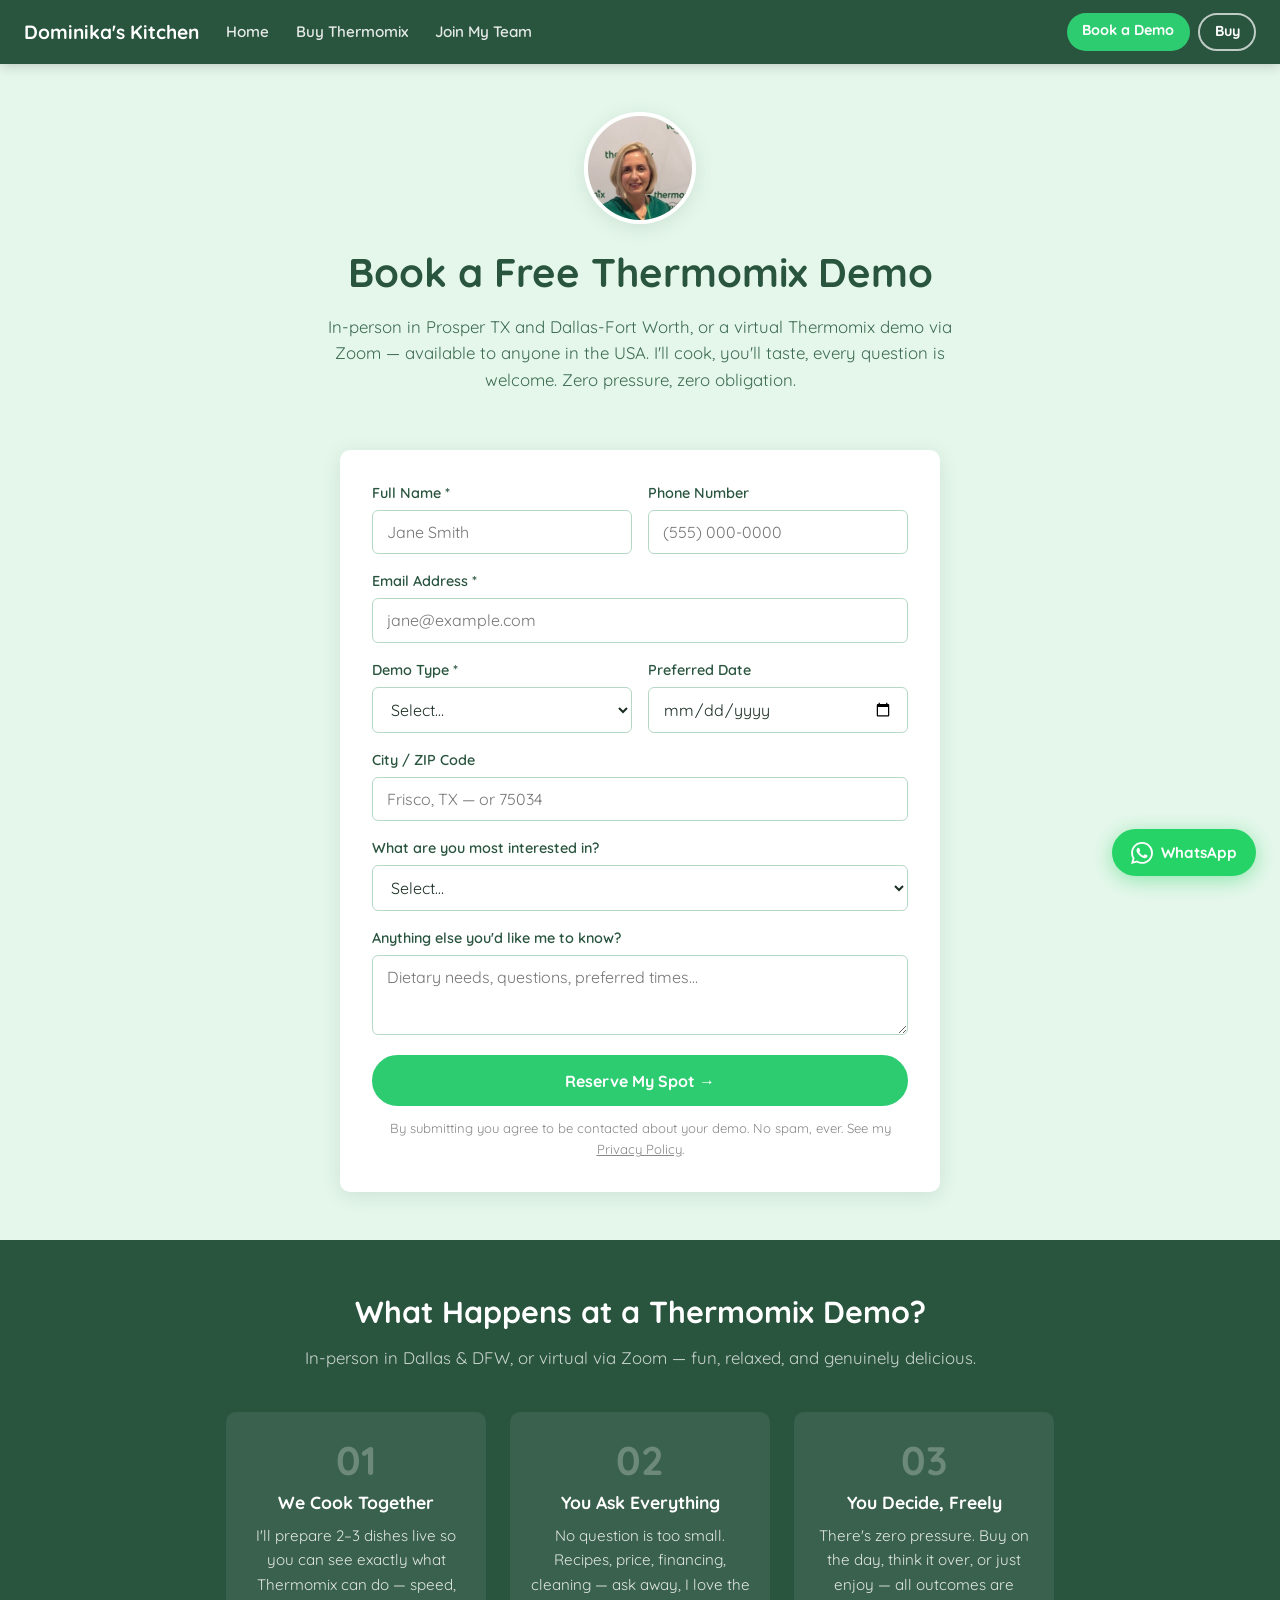
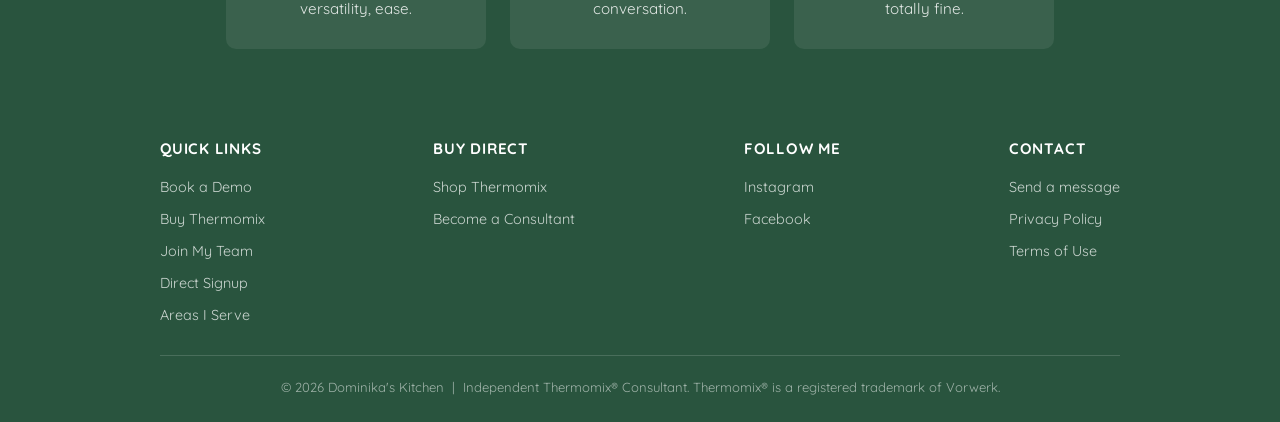
==== commit 463ab7a0: "Add Areas I Serve page for Prosper, Frisco, McKinney, Celina, Plano and DFW - New areas.html with a " ====
--- a/book-demo.html
+++ b/book-demo.html
@@ -113,6 +113,7 @@
         <input type="hidden" name="access_key" value="f3735acd-8509-4ec0-9644-85bd108948ff">
         <input type="hidden" name="subject" value="New Thermomix Demo Booking">
         <input type="hidden" name="redirect" value="false">
+        <input type="hidden" name="source_page" id="source-page" value="">
 
         <div class="form-group">
           <div class="form-row">
@@ -220,6 +221,7 @@
           <li><a href="buy.html">Buy Thermomix</a></li>
           <li><a href="join-team.html">Join My Team</a></li>
           <li><a href="direct-signup.html">Direct Signup</a></li>
+          <li><a href="areas.html">Areas I Serve</a></li>
         </ul>
       </div>
       <div class="footer-col">
@@ -252,6 +254,12 @@
 
   <!-- ===== FORM JS (inline thank-you) ===== -->
   <script>
+    // Pre-fill the city when coming from the Areas page (book-demo.html?city=Frisco)
+    const params = new URLSearchParams(location.search);
+    const cityParam = params.get('city');
+    if (cityParam) document.getElementById('city').value = cityParam + ', TX';
+    document.getElementById('source-page').value = document.referrer || 'direct';
+
     const form = document.getElementById('book-form');
     const thankYou = document.getElementById('thank-you');
 
--- a/styles.css
+++ b/styles.css
@@ -1271,3 +1271,54 @@
 }
 
 .page-hero + .form-section { padding-top: 1rem; }
+
+/* ============================================================
+   AREAS I SERVE (areas.html)
+   ============================================================ */
+.area-cards {
+  display: flex;
+  flex-wrap: wrap;
+  justify-content: center;
+  gap: 0.75rem;
+  max-width: 900px;
+  margin: 2rem auto 0;
+}
+.area-card {
+  background: var(--white);
+  border: 2px solid transparent;
+  border-radius: var(--radius);
+  box-shadow: 0 2px 10px rgba(41, 84, 62, 0.08);
+  padding: 0.8rem 1.2rem;
+  min-width: 140px;
+  display: flex;
+  flex-direction: column;
+  text-align: center;
+  transition: border-color 0.15s;
+}
+.area-card:hover { border-color: var(--green-btn); }
+.area-card strong { color: var(--green-dark); font-size: 1.05rem; }
+.area-card span { color: var(--text-mid); font-size: 0.85rem; }
+
+.area-section { padding: 3rem 1.5rem; scroll-margin-top: calc(var(--nav-height) + 1rem); }
+.area-alt { background: var(--green-light); }
+.area-wrap { max-width: 720px; margin: 0 auto; }
+.area-tag {
+  color: var(--green-hover);
+  font-weight: 700;
+  font-size: 0.85rem;
+  text-transform: uppercase;
+  letter-spacing: 0.04em;
+  margin-bottom: 0.3rem;
+}
+.area-wrap h2 {
+  color: var(--green-dark);
+  font-size: clamp(1.4rem, 3.5vw, 1.9rem);
+  margin-bottom: 0.75rem;
+}
+.area-wrap > p { color: var(--text-mid); margin-bottom: 1rem; line-height: 1.75; }
+.area-wrap ul { padding-left: 1.25rem; color: var(--text-mid); margin-bottom: 1.5rem; }
+.area-wrap li { margin: 0.3rem 0; }
+@media (max-width: 680px) {
+  .area-section { padding: 2.5rem 16px; }
+  .area-card { min-width: 0; flex: 1 1 40%; }
+}
